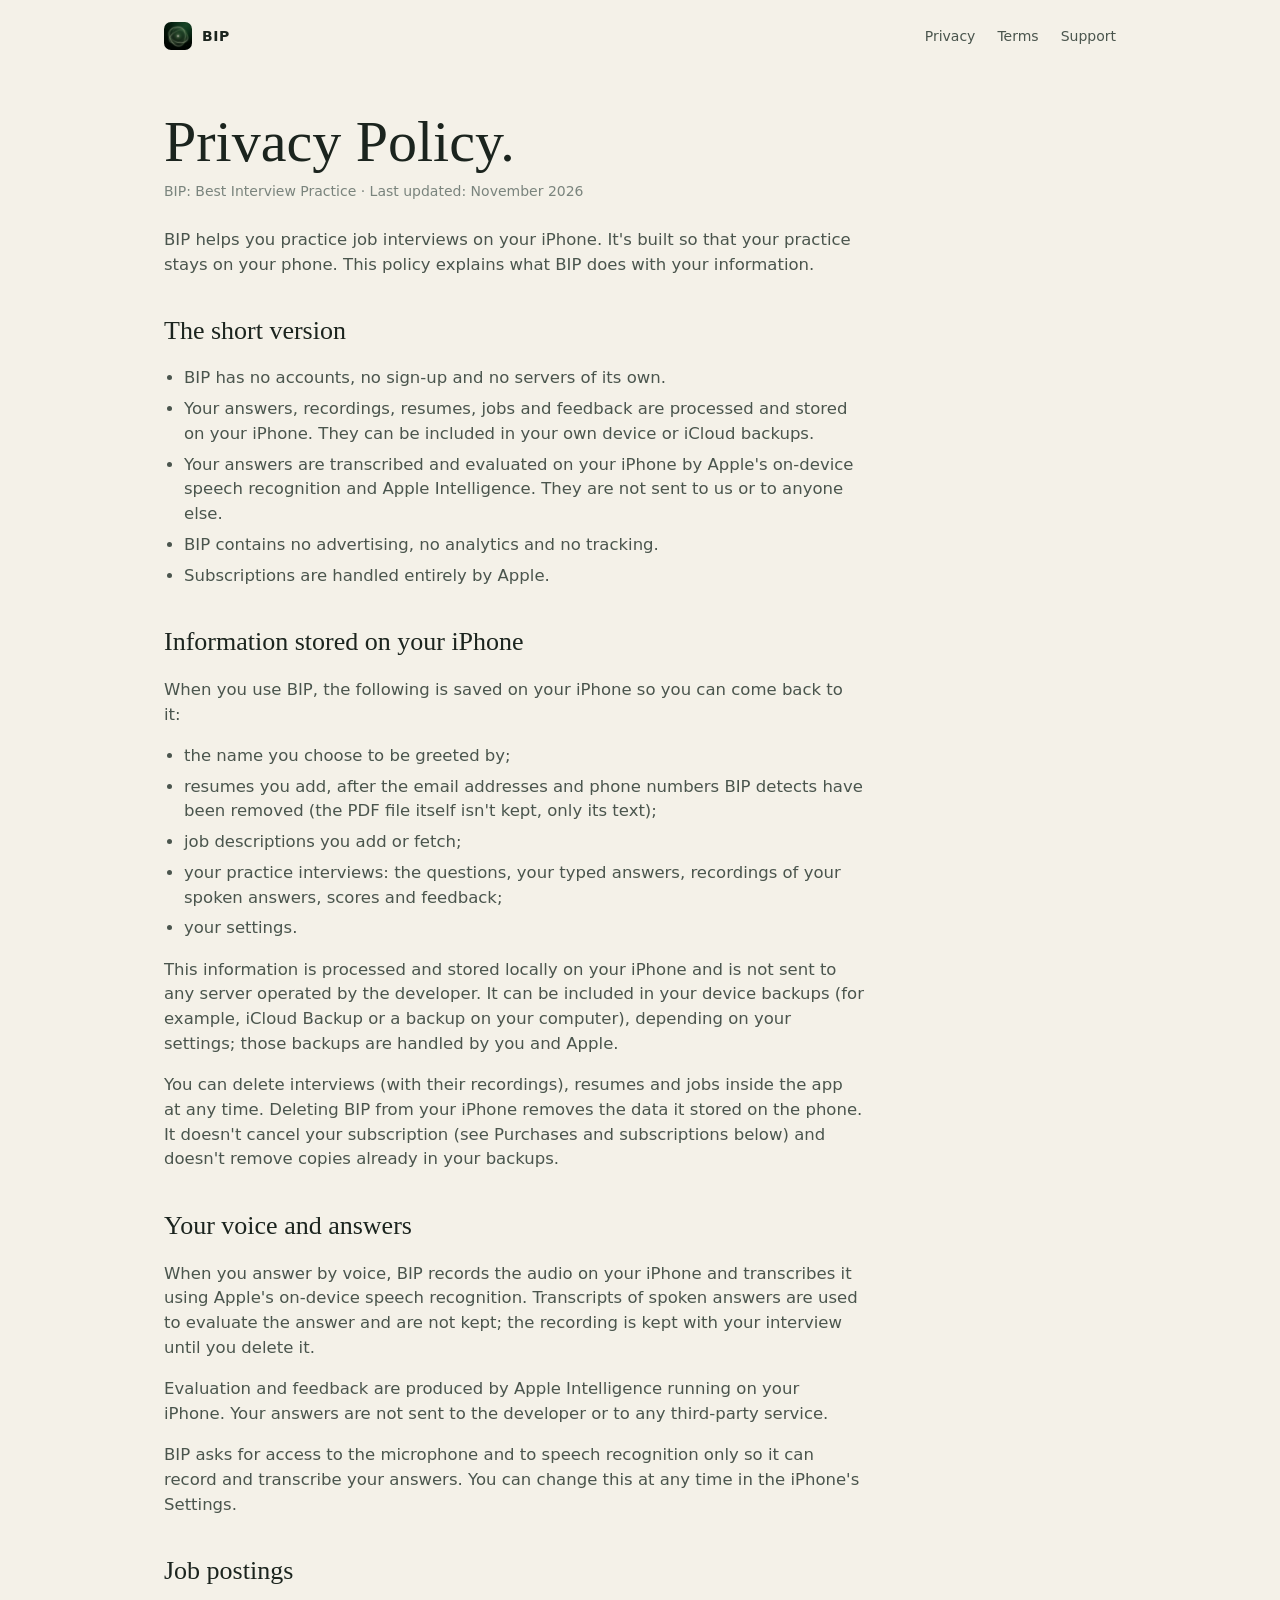
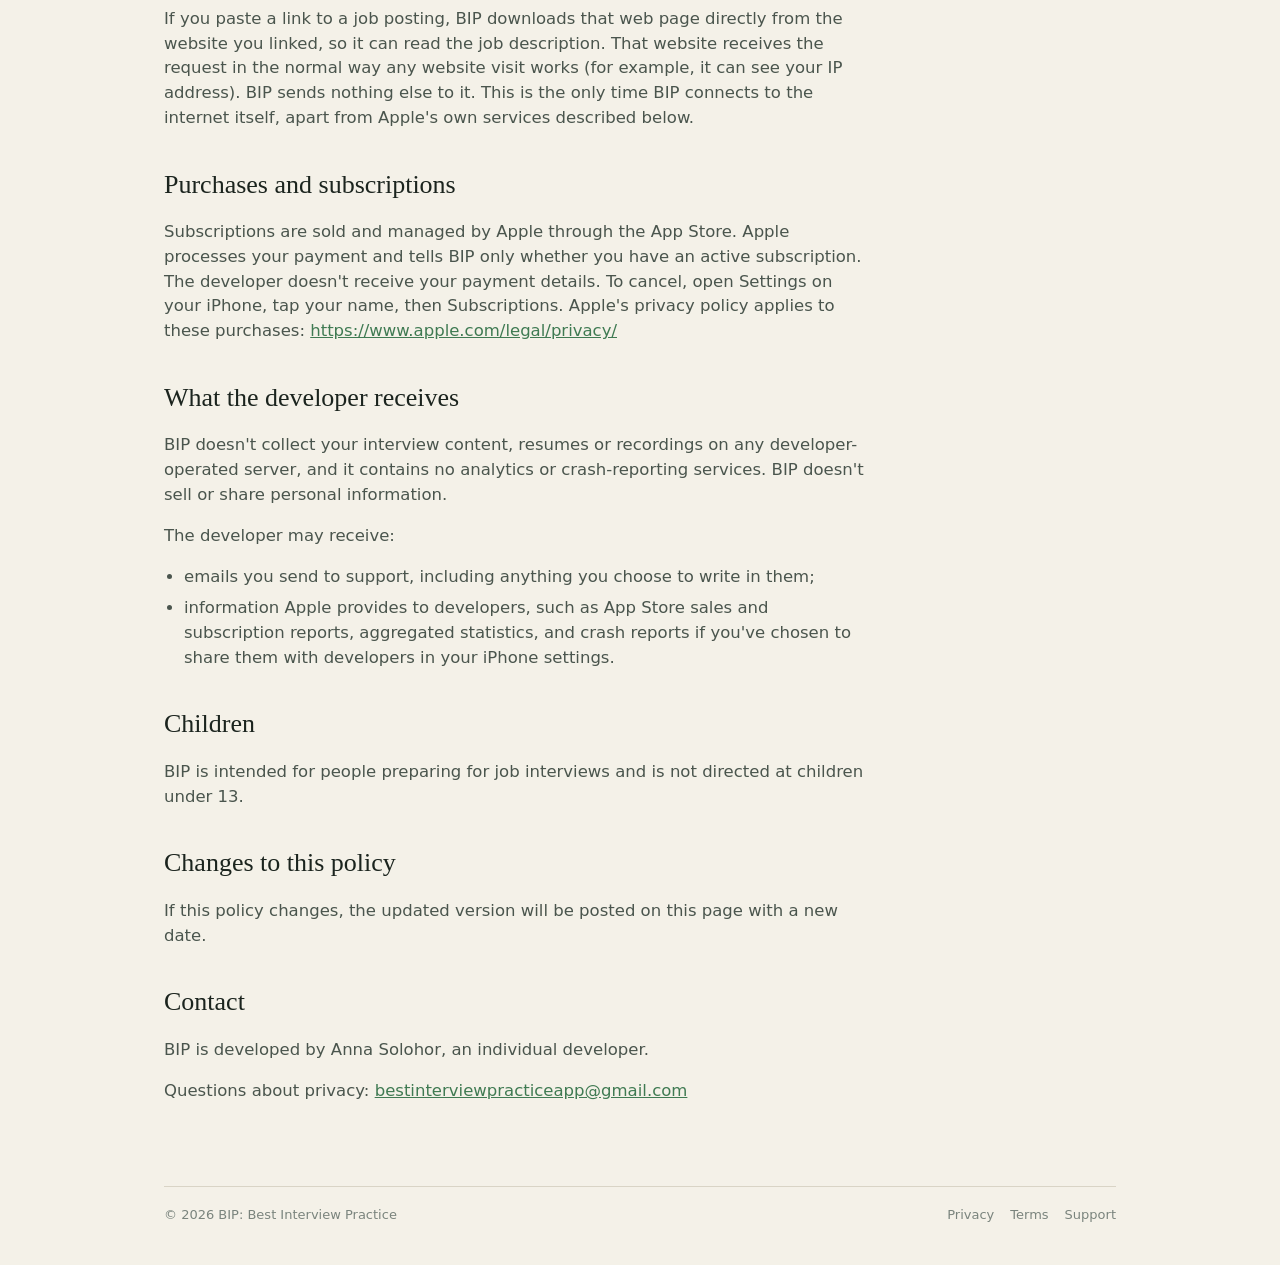
==== privacy.html @ bb91e9df "BIP website: home, privacy, terms, support" ====
<!doctype html>
<html lang="en">
<head>
<meta charset="utf-8">
<meta name="viewport" content="width=device-width, initial-scale=1">
<title>Privacy Policy · BIP</title>
<meta name="description" content="How BIP: Best Interview Practice handles your information.">
<link rel="icon" type="image/png" href="favicon.png">
<link rel="apple-touch-icon" href="apple-touch-icon.png">
<link rel="stylesheet" href="style.css">
</head>
<body>
<div class="wrap">
<nav><a class="brand" href="./"><img src="favicon.png" alt="">BIP</a><div class="links"><a href="privacy.html">Privacy</a><a href="terms.html">Terms</a><a href="support.html">Support</a></div></nav>
<main class="doc"><h1>Privacy Policy.</h1><p class="meta">BIP: Best Interview Practice · Last updated: November 2026</p>
<p>BIP helps you practice job interviews on your iPhone. It's built so that your practice stays on your phone. This policy explains what BIP does with your information.</p>
<h2>The short version</h2>
<ul>
<li>BIP has no accounts, no sign-up and no servers of its own.</li>
<li>Your answers, recordings, resumes, jobs and feedback are processed and stored on your iPhone. They can be included in your own device or iCloud backups.</li>
<li>Your answers are transcribed and evaluated on your iPhone by Apple's on-device speech recognition and Apple Intelligence. They are not sent to us or to anyone else.</li>
<li>BIP contains no advertising, no analytics and no tracking.</li>
<li>Subscriptions are handled entirely by Apple.</li>
</ul>
<h2>Information stored on your iPhone</h2>
<p>When you use BIP, the following is saved on your iPhone so you can come back to it:</p>
<ul>
<li>the name you choose to be greeted by;</li>
<li>resumes you add, after the email addresses and phone numbers BIP detects have been removed (the PDF file itself isn't kept, only its text);</li>
<li>job descriptions you add or fetch;</li>
<li>your practice interviews: the questions, your typed answers, recordings of your spoken answers, scores and feedback;</li>
<li>your settings.</li>
</ul>
<p>This information is processed and stored locally on your iPhone and is not sent to any server operated by the developer. It can be included in your device backups (for example, iCloud Backup or a backup on your computer), depending on your settings; those backups are handled by you and Apple.</p>
<p>You can delete interviews (with their recordings), resumes and jobs inside the app at any time. Deleting BIP from your iPhone removes the data it stored on the phone. It doesn't cancel your subscription (see Purchases and subscriptions below) and doesn't remove copies already in your backups.</p>
<h2>Your voice and answers</h2>
<p>When you answer by voice, BIP records the audio on your iPhone and transcribes it using Apple's on-device speech recognition. Transcripts of spoken answers are used to evaluate the answer and are not kept; the recording is kept with your interview until you delete it.</p>
<p>Evaluation and feedback are produced by Apple Intelligence running on your iPhone. Your answers are not sent to the developer or to any third-party service.</p>
<p>BIP asks for access to the microphone and to speech recognition only so it can record and transcribe your answers. You can change this at any time in the iPhone's Settings.</p>
<h2>Job postings</h2>
<p>If you paste a link to a job posting, BIP downloads that web page directly from the website you linked, so it can read the job description. That website receives the request in the normal way any website visit works (for example, it can see your IP address). BIP sends nothing else to it. This is the only time BIP connects to the internet itself, apart from Apple's own services described below.</p>
<h2>Purchases and subscriptions</h2>
<p>Subscriptions are sold and managed by Apple through the App Store. Apple processes your payment and tells BIP only whether you have an active subscription. The developer doesn't receive your payment details. To cancel, open Settings on your iPhone, tap your name, then Subscriptions. Apple's privacy policy applies to these purchases: <a href="https://www.apple.com/legal/privacy/">https://www.apple.com/legal/privacy/</a></p>
<h2>What the developer receives</h2>
<p>BIP doesn't collect your interview content, resumes or recordings on any developer-operated server, and it contains no analytics or crash-reporting services. BIP doesn't sell or share personal information.</p>
<p>The developer may receive:</p>
<ul>
<li>emails you send to support, including anything you choose to write in them;</li>
<li>information Apple provides to developers, such as App Store sales and subscription reports, aggregated statistics, and crash reports if you've chosen to share them with developers in your iPhone settings.</li>
</ul>
<h2>Children</h2>
<p>BIP is intended for people preparing for job interviews and is not directed at children under 13.</p>
<h2>Changes to this policy</h2>
<p>If this policy changes, the updated version will be posted on this page with a new date.</p>
<h2>Contact</h2>
<p>BIP is developed by Anna Solohor, an individual developer.</p>
<p>Questions about privacy: <a href="mailto:bestinterviewpracticeapp@gmail.com">bestinterviewpracticeapp@gmail.com</a></p>
</main>
<footer><div>© 2026 BIP: Best Interview Practice</div><div><a href="privacy.html">Privacy</a><a href="terms.html">Terms</a><a href="support.html">Support</a></div></footer>
</div>
</body>
</html>
---- style.css ----
:root{--paper:#f4f1e8;--ink:#1b241e;--ink2:#4a554d;--ink3:#7a847d;--green:#3f7a52;--line:#d9d4c6}
*{box-sizing:border-box}
html{-webkit-text-size-adjust:100%}
body{margin:0;background:var(--paper);color:var(--ink);font-family:-apple-system,BlinkMacSystemFont,"Segoe UI",system-ui,sans-serif;line-height:1.5}
.serif,h1,h2,h3{font-family:"New York","Iowan Old Style",Georgia,"Times New Roman",serif;font-weight:400}
a{color:var(--green)}
.wrap{max-width:1000px;margin:0 auto;padding:0 24px}
nav{display:flex;align-items:center;justify-content:space-between;padding:22px 0;font-size:14px}
nav .brand{font-weight:600;letter-spacing:.5px;color:var(--ink);text-decoration:none;display:flex;align-items:center;gap:10px}
nav .brand img{width:28px;height:28px;border-radius:7px}
nav .links a{color:var(--ink2);text-decoration:none;margin-left:22px}
nav .links a:hover{color:var(--ink)}
.hero{display:flex;align-items:flex-end;gap:32px;padding:56px 0 18px}
.hero h1{font-size:clamp(48px,9vw,84px);line-height:1;margin:0;flex:1}
.hero h1 em{color:var(--green);font-style:normal}
.hero img{width:clamp(110px,18vw,170px);height:auto;border-radius:22%;box-shadow:0 18px 40px rgba(27,36,30,.25)}
.sub{font-size:clamp(17px,2.2vw,19px);color:var(--ink2);max-width:600px;margin:6px 0 0}
.badge{display:inline-flex;flex-direction:column;margin-top:26px;background:var(--ink);color:var(--paper);border-radius:12px;padding:9px 18px;font-size:15px;font-weight:600;text-decoration:none;line-height:1.2}
.badge small{font-size:10px;font-weight:400;color:#b9c2bb}
.badge.soon{opacity:.55;cursor:default}
.req{font-size:13px;color:var(--ink3);margin-top:12px}
.three{display:grid;grid-template-columns:repeat(3,1fr);margin-top:52px;border-top:1px solid var(--line)}
.three div{padding:22px 22px 6px 0;border-right:1px solid var(--line)}
.three div+div{padding-left:22px}
.three div:last-child{border-right:0}
.three h3{font-size:24px;margin:0 0 6px}
.three p{font-size:15px;color:var(--ink2);margin:0}
footer{display:flex;justify-content:space-between;flex-wrap:wrap;gap:10px;font-size:13px;color:var(--ink3);margin-top:56px;border-top:1px solid var(--line);padding:18px 0 40px}
footer a{color:var(--ink3);text-decoration:none;margin-left:16px}
footer a:first-child{margin-left:0}
.doc{max-width:700px;padding:30px 0 10px}
.doc h1{font-size:clamp(40px,7vw,58px);line-height:1.05;margin:10px 0 8px}
.doc .meta{color:var(--ink3);font-size:14px;margin:0 0 26px}
.doc h2{font-size:26px;margin:34px 0 8px}
.doc p,.doc li{font-size:16.5px;color:var(--ink2)}
.doc ul{padding-left:20px}
.doc li{margin:6px 0}
.doc strong{color:var(--ink)}
@media (max-width:700px){
 nav .links a{margin-left:14px}
 .hero{flex-direction:column-reverse;align-items:flex-start;gap:22px;padding-top:30px}
 .three{grid-template-columns:1fr}
 .three div,.three div+div{border-right:0;border-bottom:1px solid var(--line);padding:18px 0}
 .three div:last-child{border-bottom:0}
 footer{flex-direction:column}
 footer div:last-child a:first-child{margin-left:0}
}
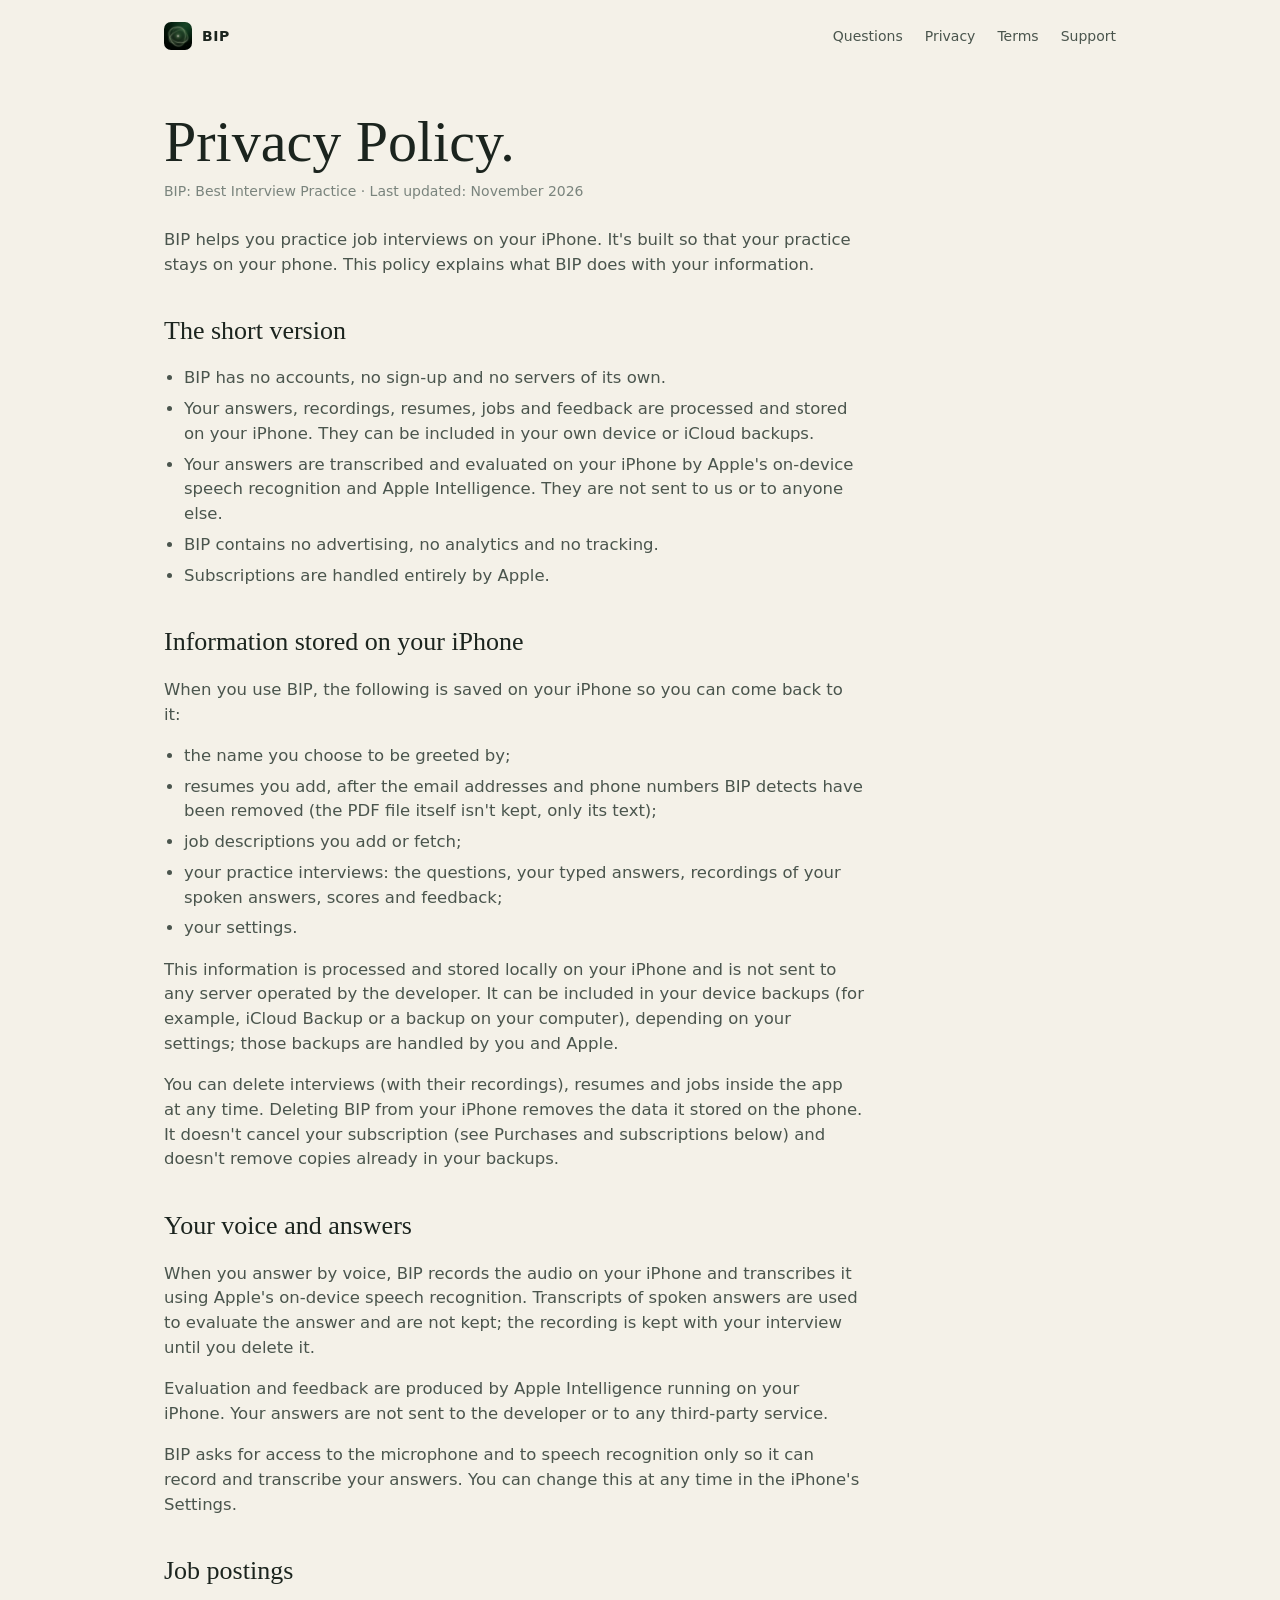
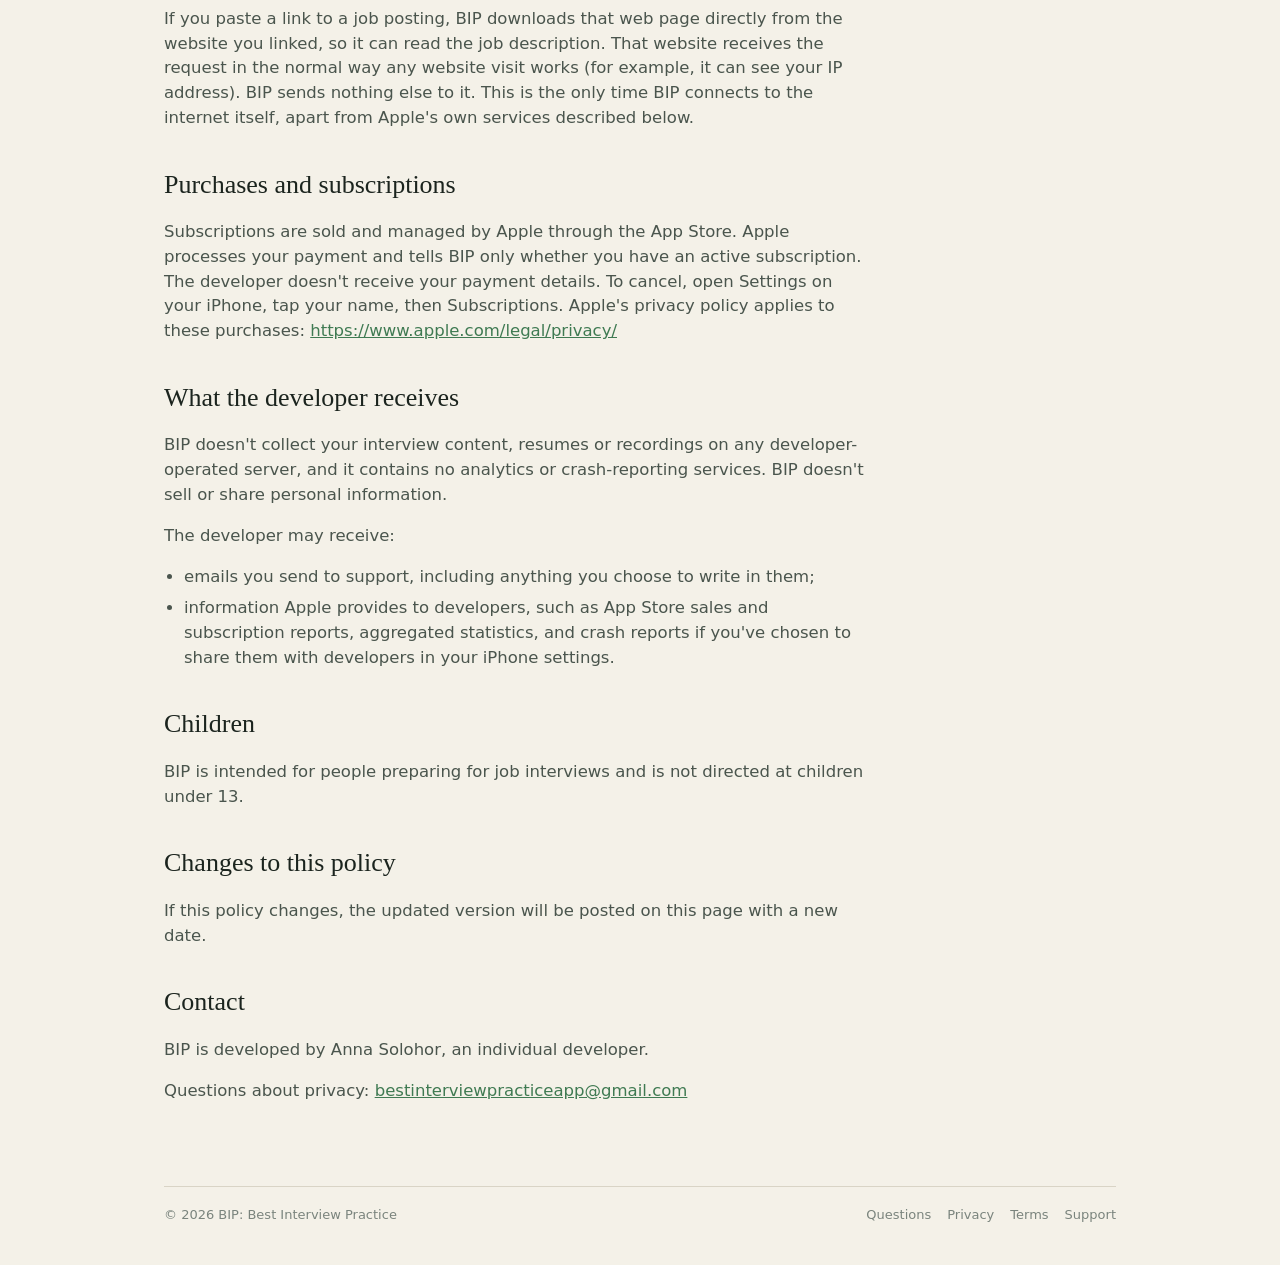
==== commit abd26785: "Add a Questions page (FAQ) and link it from every page" ====
--- a/privacy.html
+++ b/privacy.html
@@ -11,7 +11,7 @@
 </head>
 <body>
 <div class="wrap">
-<nav><a class="brand" href="./"><img src="favicon.png" alt="">BIP</a><div class="links"><a href="privacy.html">Privacy</a><a href="terms.html">Terms</a><a href="support.html">Support</a></div></nav>
+<nav><a class="brand" href="./"><img src="favicon.png" alt="">BIP</a><div class="links"><a href="questions.html">Questions</a><a href="privacy.html">Privacy</a><a href="terms.html">Terms</a><a href="support.html">Support</a></div></nav>
 <main class="doc"><h1>Privacy Policy.</h1><p class="meta">BIP: Best Interview Practice · Last updated: November 2026</p>
 <p>BIP helps you practice job interviews on your iPhone. It's built so that your practice stays on your phone. This policy explains what BIP does with your information.</p>
 <h2>The short version</h2>
@@ -56,7 +56,7 @@
 <p>BIP is developed by Anna Solohor, an individual developer.</p>
 <p>Questions about privacy: <a href="mailto:bestinterviewpracticeapp@gmail.com">bestinterviewpracticeapp@gmail.com</a></p>
 </main>
-<footer><div>© 2026 BIP: Best Interview Practice</div><div><a href="privacy.html">Privacy</a><a href="terms.html">Terms</a><a href="support.html">Support</a></div></footer>
+<footer><div>© 2026 BIP: Best Interview Practice</div><div><a href="questions.html">Questions</a><a href="privacy.html">Privacy</a><a href="terms.html">Terms</a><a href="support.html">Support</a></div></footer>
 </div>
 </body>
 </html>
--- a/style.css
+++ b/style.css
@@ -36,7 +36,18 @@
 .doc ul{padding-left:20px}
 .doc li{margin:6px 0}
 .doc strong{color:var(--ink)}
+nav .links a[aria-current]{color:var(--ink)}
+.faq{padding:30px 0 10px}
+.faq h1{font-size:clamp(40px,7vw,58px);line-height:1.05;margin:10px 0 8px}
+.faq .lead{font-size:17px;color:var(--ink2);max-width:600px;margin:0}
+.qg{display:grid;grid-template-columns:190px 1fr;gap:30px;border-top:1px solid var(--line);margin-top:36px;padding-top:24px}
+.qg h2{font-family:-apple-system,BlinkMacSystemFont,"Segoe UI",system-ui,sans-serif;font-size:13px;font-weight:600;letter-spacing:1.4px;text-transform:uppercase;color:var(--ink3);margin:7px 0 0}
+.qa{margin-bottom:22px}
+.qa:last-child{margin-bottom:0}
+.qa h3{font-size:23px;line-height:1.25;margin:0 0 6px}
+.qa p{font-size:16.5px;color:var(--ink2);margin:0;max-width:640px}
 @media (max-width:700px){
+ nav{flex-wrap:wrap;row-gap:8px}
  nav .links a{margin-left:14px}
  .hero{flex-direction:column-reverse;align-items:flex-start;gap:22px;padding-top:30px}
  .three{grid-template-columns:1fr}
@@ -44,4 +55,9 @@
  .three div:last-child{border-bottom:0}
  footer{flex-direction:column}
  footer div:last-child a:first-child{margin-left:0}
+ .qg{grid-template-columns:1fr;gap:12px;margin-top:28px;padding-top:20px}
+ .qa h3{font-size:21px}
 }
+@media (max-width:420px){
+ nav .links a{margin-left:11px;font-size:13px}
+}
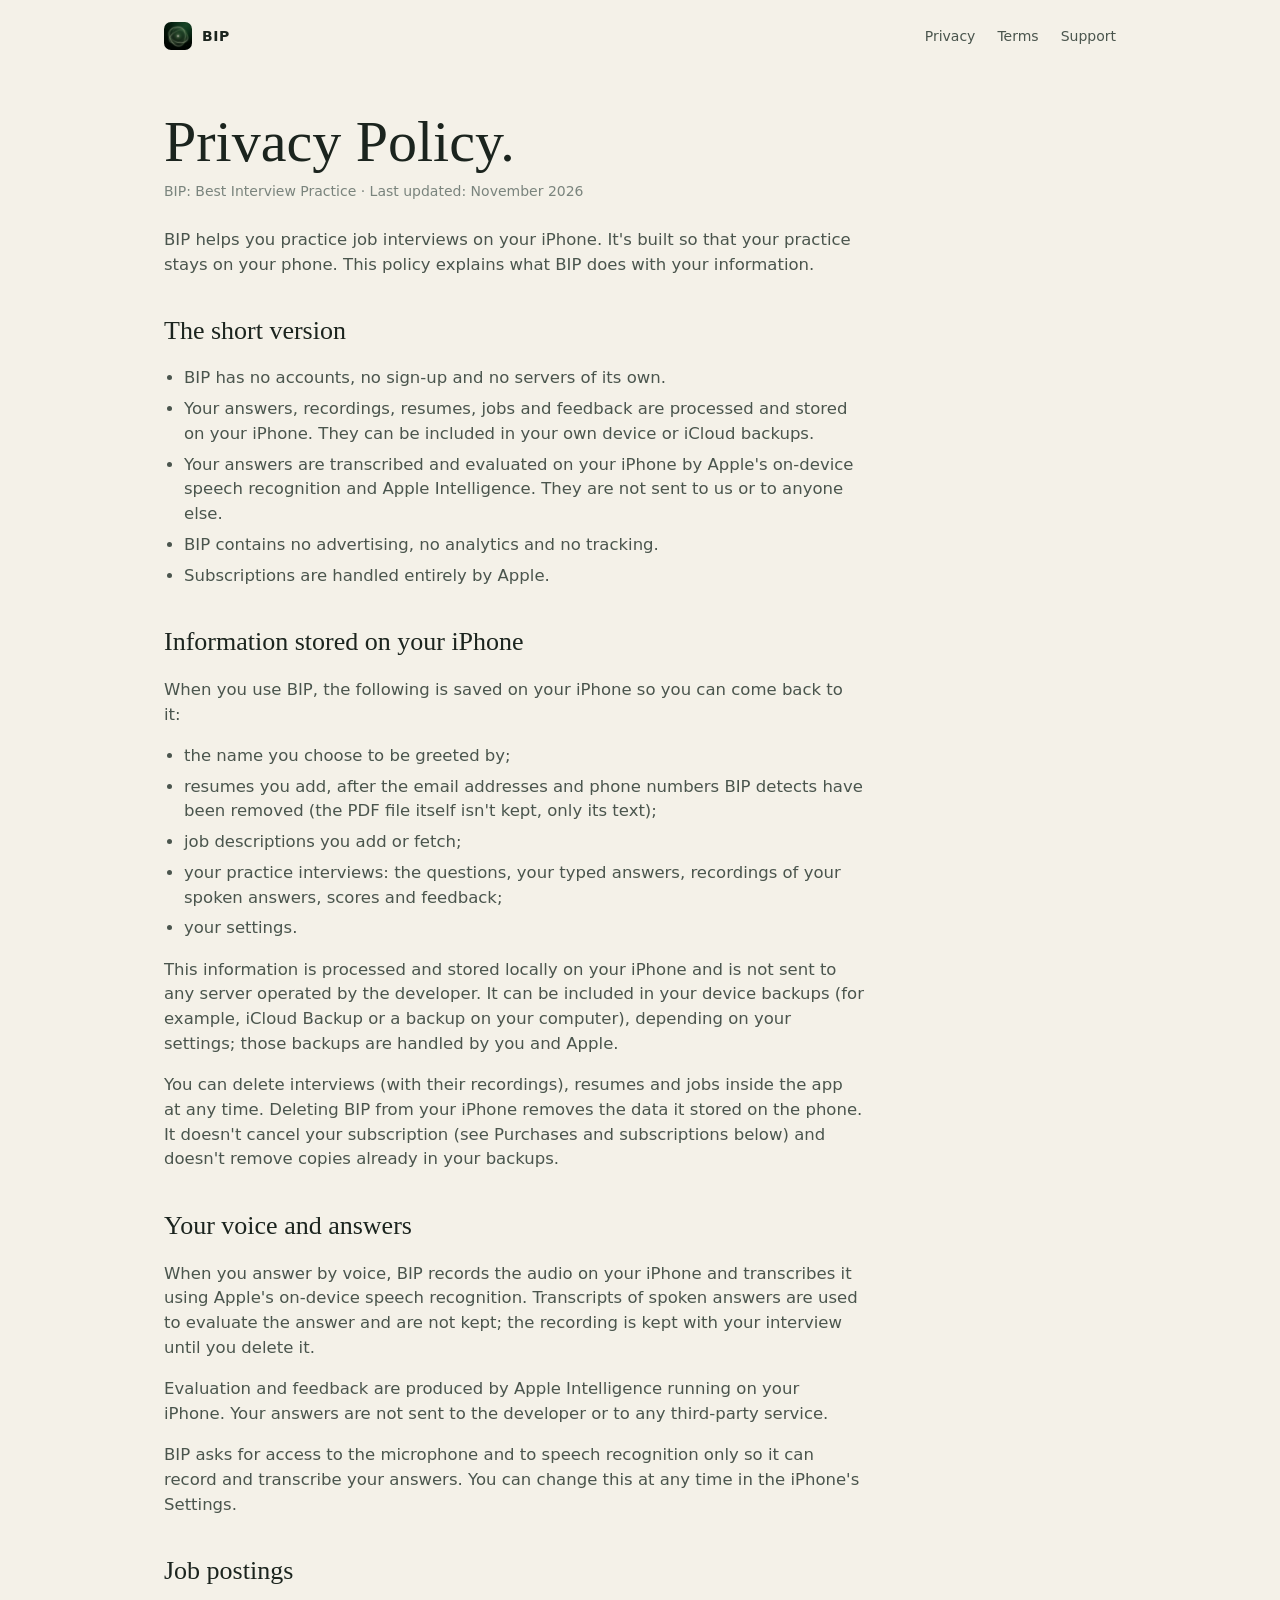
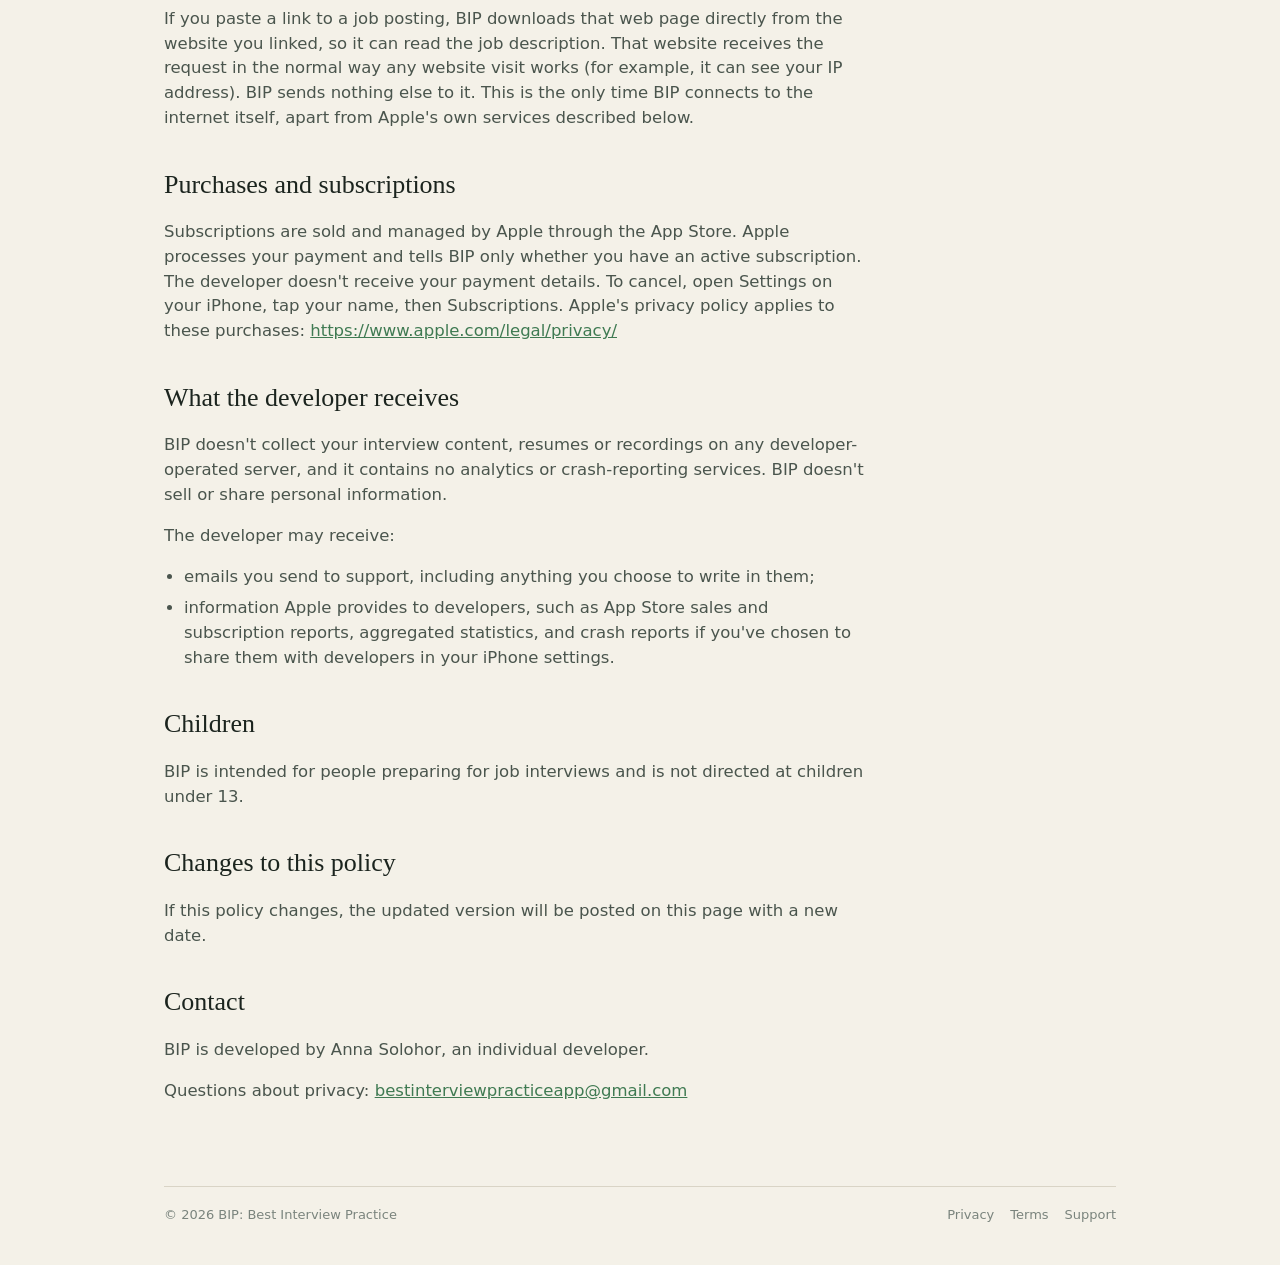
==== commit 37f002b5: "Remove the Questions page for now" ====
--- a/privacy.html
+++ b/privacy.html
@@ -11,7 +11,7 @@
 </head>
 <body>
 <div class="wrap">
-<nav><a class="brand" href="./"><img src="favicon.png" alt="">BIP</a><div class="links"><a href="questions.html">Questions</a><a href="privacy.html">Privacy</a><a href="terms.html">Terms</a><a href="support.html">Support</a></div></nav>
+<nav><a class="brand" href="./"><img src="favicon.png" alt="">BIP</a><div class="links"><a href="privacy.html">Privacy</a><a href="terms.html">Terms</a><a href="support.html">Support</a></div></nav>
 <main class="doc"><h1>Privacy Policy.</h1><p class="meta">BIP: Best Interview Practice · Last updated: November 2026</p>
 <p>BIP helps you practice job interviews on your iPhone. It's built so that your practice stays on your phone. This policy explains what BIP does with your information.</p>
 <h2>The short version</h2>
@@ -56,7 +56,7 @@
 <p>BIP is developed by Anna Solohor, an individual developer.</p>
 <p>Questions about privacy: <a href="mailto:bestinterviewpracticeapp@gmail.com">bestinterviewpracticeapp@gmail.com</a></p>
 </main>
-<footer><div>© 2026 BIP: Best Interview Practice</div><div><a href="questions.html">Questions</a><a href="privacy.html">Privacy</a><a href="terms.html">Terms</a><a href="support.html">Support</a></div></footer>
+<footer><div>© 2026 BIP: Best Interview Practice</div><div><a href="privacy.html">Privacy</a><a href="terms.html">Terms</a><a href="support.html">Support</a></div></footer>
 </div>
 </body>
 </html>
--- a/style.css
+++ b/style.css
@@ -36,18 +36,7 @@
 .doc ul{padding-left:20px}
 .doc li{margin:6px 0}
 .doc strong{color:var(--ink)}
-nav .links a[aria-current]{color:var(--ink)}
-.faq{padding:30px 0 10px}
-.faq h1{font-size:clamp(40px,7vw,58px);line-height:1.05;margin:10px 0 8px}
-.faq .lead{font-size:17px;color:var(--ink2);max-width:600px;margin:0}
-.qg{display:grid;grid-template-columns:190px 1fr;gap:30px;border-top:1px solid var(--line);margin-top:36px;padding-top:24px}
-.qg h2{font-family:-apple-system,BlinkMacSystemFont,"Segoe UI",system-ui,sans-serif;font-size:13px;font-weight:600;letter-spacing:1.4px;text-transform:uppercase;color:var(--ink3);margin:7px 0 0}
-.qa{margin-bottom:22px}
-.qa:last-child{margin-bottom:0}
-.qa h3{font-size:23px;line-height:1.25;margin:0 0 6px}
-.qa p{font-size:16.5px;color:var(--ink2);margin:0;max-width:640px}
 @media (max-width:700px){
- nav{flex-wrap:wrap;row-gap:8px}
  nav .links a{margin-left:14px}
  .hero{flex-direction:column-reverse;align-items:flex-start;gap:22px;padding-top:30px}
  .three{grid-template-columns:1fr}
@@ -55,9 +44,4 @@
  .three div:last-child{border-bottom:0}
  footer{flex-direction:column}
  footer div:last-child a:first-child{margin-left:0}
- .qg{grid-template-columns:1fr;gap:12px;margin-top:28px;padding-top:20px}
- .qa h3{font-size:21px}
 }
-@media (max-width:420px){
- nav .links a{margin-left:11px;font-size:13px}
-}
